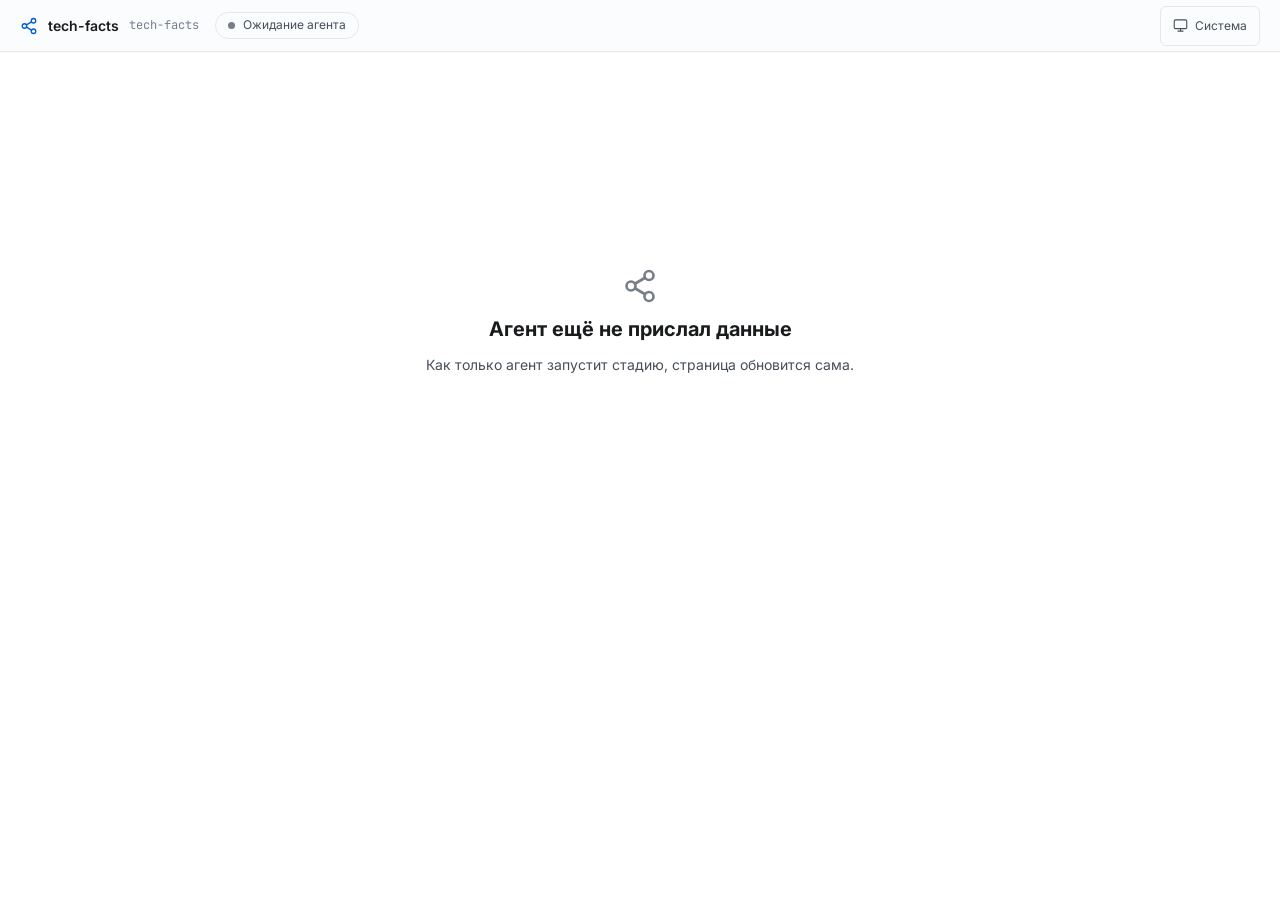
==== prototype/skills/tech-facts/ui/index.html @ fce5b23d "feat: iteration-3 — UX: один порт, живой UI, авто-подтверждение, конструктор сайта - zero-dep сервер" ====
<!DOCTYPE html>
<html lang="ru">
<head>
  <meta charset="utf-8">
  <meta name="viewport" content="width=device-width, initial-scale=1">
  <title>tech-facts</title>
  <script>
    // До первой отрисовки: применить сохранённую тему, чтобы не мигало.
    (function () {
      try {
        var t = localStorage.getItem('techfacts-theme');
        if (t === 'light' || t === 'dark') document.documentElement.setAttribute('data-theme', t);
      } catch (e) { /* приватный режим — живём с system */ }
    })();
  </script>
  <link rel="preconnect" href="https://fonts.googleapis.com">
  <link rel="preconnect" href="https://fonts.gstatic.com" crossorigin>
  <link rel="stylesheet" href="https://fonts.googleapis.com/css2?family=Inter:wght@400;500;600;700&family=JetBrains+Mono:wght@400;700&display=swap">
  <link rel="stylesheet" href="./styles.css">
</head>
<body>
  <header class="app-header">
    <div class="brand">
      <svg width="18" height="18" viewBox="0 0 24 24" fill="none" stroke="currentColor" stroke-width="1.75" stroke-linecap="round" stroke-linejoin="round" aria-hidden="true">
        <circle cx="18" cy="5" r="3"/><circle cx="6" cy="12" r="3"/><circle cx="18" cy="19" r="3"/>
        <path d="m8.6 13.5 6.8 4M15.4 6.5l-6.8 4"/>
      </svg>
      <span class="brand-name" id="project-name">tech-facts</span>
      <span class="brand-skill">tech-facts</span>
    </div>
    <div class="stage-indicator" id="stage-indicator" data-stage="idle" hidden>
      <span class="dot" aria-hidden="true"></span>
      <span class="label" id="stage-label"></span>
    </div>
    <div class="header-spacer"></div>
    <span class="header-meta" id="header-meta"></span>
    <button class="theme-toggle" id="theme-toggle" aria-label="Переключить тему">
      <span class="ticon" id="theme-icon" aria-hidden="true"></span>
      <span class="label" id="theme-label"></span>
    </button>
  </header>
  <main id="app" aria-live="polite"></main>
  <div id="overlay-root"></div>
  <script src="./vendor/mermaid.min.js"></script>
  <script type="module" src="./app.js"></script>
</body>
</html>
---- prototype/skills/tech-facts/ui/styles.css ----
/* tech-facts UI — дизайн-система (см. design.md). Light-first, OKLCH-токены. */

/* ---------- Токены ---------- */

:root {
  --canvas: oklch(1 0 0);
  --surface: oklch(0.99 0.003 250);
  --soft: oklch(0.97 0.005 250);
  --border: oklch(0.93 0.005 250);
  --text: oklch(0.22 0.005 250);
  --text-muted: oklch(0.42 0.02 257);
  --text-subtle: oklch(0.59 0.02 257);
  --primary: oklch(0.5 0.2 255);
  --accent: oklch(0.56 0.17 168);
  --success: oklch(0.55 0.17 155);
  --warning: oklch(0.62 0.16 75);
  --danger: oklch(0.55 0.24 25);
  --info: oklch(0.58 0.2 240);

  --primary-soft: color-mix(in oklab, var(--primary) 10%, transparent);
  --accent-soft: color-mix(in oklab, var(--accent) 12%, transparent);
  --success-soft: color-mix(in oklab, var(--success) 12%, transparent);
  --warning-soft: color-mix(in oklab, var(--warning) 14%, transparent);
  --danger-soft: color-mix(in oklab, var(--danger) 10%, transparent);
  --neutral-soft: color-mix(in oklab, var(--text-subtle) 12%, transparent);

  --shadow-card: 0 1px 2px oklch(0.2 0.01 260 / 0.05);
  --shadow-pop: 0 4px 16px oklch(0.2 0.01 260 / 0.14);

  --font-ui: "Inter", -apple-system, "Segoe UI", Roboto, sans-serif;
  --font-mono: "JetBrains Mono", "SF Mono", Menlo, Consolas, monospace;

  --r-card: 8px;
  --r-panel: 12px;
  --r-ctl: 6px;

  color-scheme: light;
}

@media (prefers-color-scheme: dark) {
  :root:not([data-theme="light"]) {
    --canvas: oklch(0.17 0.005 260);
    --surface: oklch(0.19 0.005 260);
    --soft: oklch(0.22 0.005 260);
    --border: oklch(0.28 0.008 260);
    --text: oklch(0.88 0.005 250);
    --text-muted: oklch(0.7 0.02 257);
    --text-subtle: oklch(0.55 0.02 257);
    --primary: oklch(0.68 0.17 250);
    --accent: oklch(0.74 0.16 168);
    --success: oklch(0.74 0.18 155);
    --warning: oklch(0.78 0.17 70);
    --danger: oklch(0.68 0.2 25);
    --info: oklch(0.72 0.16 240);
    --primary-soft: color-mix(in oklab, var(--primary) 16%, transparent);
    --accent-soft: color-mix(in oklab, var(--accent) 16%, transparent);
    --success-soft: color-mix(in oklab, var(--success) 16%, transparent);
    --warning-soft: color-mix(in oklab, var(--warning) 17%, transparent);
    --danger-soft: color-mix(in oklab, var(--danger) 15%, transparent);
    --neutral-soft: color-mix(in oklab, var(--text-subtle) 20%, transparent);
    --shadow-card: 0 1px 2px oklch(0 0 0 / 0.3);
    --shadow-pop: 0 4px 20px oklch(0 0 0 / 0.5);
    color-scheme: dark;
  }
}

:root[data-theme="dark"] {
  --canvas: oklch(0.17 0.005 260);
  --surface: oklch(0.19 0.005 260);
  --soft: oklch(0.22 0.005 260);
  --border: oklch(0.28 0.008 260);
  --text: oklch(0.88 0.005 250);
  --text-muted: oklch(0.7 0.02 257);
  --text-subtle: oklch(0.55 0.02 257);
  --primary: oklch(0.68 0.17 250);
  --accent: oklch(0.74 0.16 168);
  --success: oklch(0.74 0.18 155);
  --warning: oklch(0.78 0.17 70);
  --danger: oklch(0.68 0.2 25);
  --info: oklch(0.72 0.16 240);
  --primary-soft: color-mix(in oklab, var(--primary) 16%, transparent);
  --accent-soft: color-mix(in oklab, var(--accent) 16%, transparent);
  --success-soft: color-mix(in oklab, var(--success) 16%, transparent);
  --warning-soft: color-mix(in oklab, var(--warning) 17%, transparent);
  --danger-soft: color-mix(in oklab, var(--danger) 15%, transparent);
  --neutral-soft: color-mix(in oklab, var(--text-subtle) 20%, transparent);
  --shadow-card: 0 1px 2px oklch(0 0 0 / 0.3);
  --shadow-pop: 0 4px 20px oklch(0 0 0 / 0.5);
  color-scheme: dark;
}

/* ---------- База ---------- */

*, *::before, *::after { box-sizing: border-box; }

html, body { margin: 0; padding: 0; }

body {
  background: var(--canvas);
  color: var(--text);
  font-family: var(--font-ui);
  font-size: 14px;
  line-height: 1.55;
  overflow-x: hidden;
  min-height: 100vh;
}

h1, h2, h3, h4, p { margin: 0; }
.page-title { font-size: 20px; font-weight: 700; line-height: 1.3; }
.section-title { font-size: 16px; font-weight: 600; line-height: 1.35; }
.meta { font-size: 12px; color: var(--text-muted); }
code, .mono { font-family: var(--font-mono); font-size: 12.5px; }
.tnum { font-variant-numeric: tabular-nums; }

a { color: var(--primary); text-decoration: none; }
a:hover { text-decoration: underline; }

svg { display: block; }

button {
  font-family: var(--font-ui);
  font-size: 14px;
  color: var(--text);
  background: none;
  border: none;
  padding: 0;
  cursor: pointer;
}

:focus-visible {
  outline: 2px solid var(--primary);
  outline-offset: 2px;
  border-radius: 4px;
}

::selection { background: var(--primary-soft); }

button, .btn, [role="checkbox"], .chip, .nav-item, summary { transition: background-color 180ms ease-out, border-color 180ms ease-out, color 180ms ease-out; }
button:active, .btn:active { scale: 0.97; }

@media (prefers-reduced-motion: reduce) {
  *, *::before, *::after { transition: none !important; animation: none !important; scale: none !important; }
}

/* ---------- Шапка ---------- */

.app-header {
  display: flex;
  align-items: center;
  gap: 16px;
  padding: 0 20px;
  height: 52px;
  background: var(--surface);
  border-bottom: 1px solid var(--border);
  position: sticky;
  top: 0;
  z-index: 40;
}

.brand { display: flex; align-items: center; gap: 10px; min-width: 0; }
.brand svg { color: var(--primary); flex-shrink: 0; }
.brand-name { font-weight: 600; font-size: 14px; white-space: nowrap; overflow: hidden; text-overflow: ellipsis; }
.brand-skill { font-size: 12px; color: var(--text-subtle); font-family: var(--font-mono); }

.stage-indicator {
  display: flex; align-items: center; gap: 8px;
  font-size: 12px; color: var(--text-muted);
  border: 1px solid var(--border);
  border-radius: 999px;
  padding: 3px 12px;
  white-space: nowrap;
}
.stage-indicator .dot { width: 7px; height: 7px; border-radius: 50%; background: var(--accent); flex-shrink: 0; }
.stage-indicator[data-stage="picker"] .dot { background: var(--primary); }
.stage-indicator[data-stage="review"] .dot { background: var(--warning); }
.stage-indicator[data-stage="explore"] .dot { background: var(--success); }
.stage-indicator[data-stage="idle"] .dot { background: var(--text-subtle); }

.header-spacer { flex: 1; }
.header-meta { font-size: 12px; color: var(--text-subtle); white-space: nowrap; }

.theme-toggle {
  display: flex; align-items: center; gap: 7px;
  min-height: 40px; padding: 0 12px;
  border: 1px solid var(--border);
  border-radius: var(--r-ctl);
  background: var(--surface);
  color: var(--text-muted);
  font-size: 12px;
}
.theme-toggle:hover { background: var(--soft); color: var(--text); }

/* ---------- Кнопки ---------- */

.btn {
  display: inline-flex; align-items: center; justify-content: center; gap: 7px;
  min-height: 40px; padding: 0 16px;
  border-radius: var(--r-ctl);
  border: 1px solid var(--border);
  background: var(--surface);
  font-size: 14px; font-weight: 500;
  color: var(--text);
  cursor: pointer;
  white-space: nowrap;
}
.btn:hover { background: var(--soft); }
.btn[disabled] { opacity: 0.55; cursor: not-allowed; }
.btn[disabled]:active { scale: none; }

.btn-primary { background: var(--primary); border-color: var(--primary); color: oklch(1 0 0); }
.btn-primary:hover { background: color-mix(in oklab, var(--primary) 88%, black); }
:root[data-theme="dark"] .btn-primary { color: oklch(0.15 0.01 260); }
@media (prefers-color-scheme: dark) {
  :root:not([data-theme="light"]) .btn-primary { color: oklch(0.15 0.01 260); }
}

.btn-ghost { border-color: transparent; background: transparent; color: var(--text-muted); }
.btn-ghost:hover { background: var(--soft); color: var(--text); }

.btn-sm { min-height: 32px; padding: 0 10px; font-size: 12.5px; position: relative; }
.btn-sm::after { content: ""; position: absolute; inset: -4px; } /* hit-area ≥ 40px */

.btn-approve.on { background: var(--success-soft); border-color: var(--success); color: var(--success); }
.btn-reject.on { background: var(--danger-soft); border-color: var(--danger); color: var(--danger); }

.icon-btn {
  display: inline-flex; align-items: center; justify-content: center;
  width: 40px; height: 40px;
  border-radius: var(--r-ctl);
  color: var(--text-muted);
  border: 1px solid transparent;
}
.icon-btn:hover { background: var(--soft); color: var(--text); }

/* ---------- Карточки, бейджи, чипы ---------- */

.card {
  background: var(--surface);
  border: 1px solid var(--border);
  border-radius: var(--r-card);
  padding: 16px;
  box-shadow: var(--shadow-card);
}

@keyframes card-in {
  from { opacity: 0; translate: 0 4px; }
  to { opacity: 1; translate: 0 0; }
}
.anim-in { animation: card-in 220ms ease-out both; }

.badge {
  display: inline-flex; align-items: center; gap: 5px;
  padding: 1px 9px;
  border-radius: 999px;
  font-size: 11.5px; font-weight: 600;
  white-space: nowrap;
}
.badge-active { background: var(--success-soft); color: var(--success); }
.badge-auto { background: var(--accent-soft); color: var(--accent); }
.badge-candidate { background: var(--warning-soft); color: var(--warning); }
.badge-stale { background: var(--neutral-soft); color: var(--text-muted); }
.badge-rejected { background: var(--danger-soft); color: var(--danger); }
.badge-neutral { background: var(--neutral-soft); color: var(--text-muted); }
.badge-primary { background: var(--primary-soft); color: var(--primary); }
.badge-warn { background: var(--warning-soft); color: var(--warning); }

.chip {
  display: inline-flex; align-items: center; gap: 6px;
  padding: 3px 10px;
  border-radius: 999px;
  border: 1px solid var(--border);
  background: var(--surface);
  font-size: 12px;
  color: var(--text-muted);
  cursor: pointer;
  position: relative;
}
.chip::after { content: ""; position: absolute; inset: -6px; }
.chip:hover { background: var(--soft); }
.chip.on { background: var(--primary-soft); border-color: var(--primary); color: var(--primary); }

.evidence-chip {
  display: inline-flex; align-items: center; gap: 5px;
  font-family: var(--font-mono); font-size: 12px;
  color: var(--accent);
  background: var(--accent-soft);
  border: none;
  border-radius: 5px;
  padding: 2px 8px;
  cursor: pointer;
  position: relative;
  max-width: 100%;
}
.evidence-chip:hover { background: color-mix(in oklab, var(--accent) 20%, transparent); }
.evidence-chip .ref { overflow: hidden; text-overflow: ellipsis; white-space: nowrap; }
.evidence-chip::before { content: ""; position: absolute; inset: -6px 0; }

.copied-tip {
  position: absolute;
  top: -26px; left: 50%; translate: -50% 0;
  background: var(--text); color: var(--canvas);
  font-family: var(--font-ui); font-size: 11px;
  padding: 2px 8px; border-radius: 4px;
  pointer-events: none;
  white-space: nowrap;
  z-index: 30;
}

.conf { display: inline-flex; align-items: center; gap: 6px; font-size: 12px; color: var(--text-muted); white-space: nowrap; }
.conf .dots { letter-spacing: 2px; font-size: 10px; }
.conf-high .dots { color: var(--success); }
.conf-medium .dots { color: var(--warning); }
.conf-low .dots { color: var(--danger); }

/* ---------- Формы ---------- */

textarea, select, input[type="text"], input[type="search"] {
  font-family: var(--font-ui);
  font-size: 14px;
  color: var(--text);
  background: var(--surface);
  border: 1px solid var(--border);
  border-radius: var(--r-ctl);
  padding: 8px 10px;
}
textarea { resize: vertical; min-height: 60px; width: 100%; }
textarea::placeholder, input::placeholder { color: var(--text-subtle); }
select { min-height: 40px; cursor: pointer; }

/* ---------- Контейнер стадий ---------- */

#app { min-height: calc(100vh - 52px); }

.stage-wrap { max-width: 980px; margin: 0 auto; padding: 28px 20px 120px; }

.stage-head { margin-bottom: 20px; }
.stage-head .page-title { margin-bottom: 6px; }
.stage-head .lede { color: var(--text-muted); max-width: 72ch; }

.section-gap { margin-top: 24px; }

/* ---------- Пустое состояние / idle ---------- */

.empty-state {
  min-height: 60vh;
  display: flex; flex-direction: column; align-items: center; justify-content: center;
  gap: 12px; text-align: center; padding: 40px 20px;
  color: var(--text-muted);
}
.empty-state svg { color: var(--text-subtle); }
.empty-state .page-title { color: var(--text); }

/* ---------- PICKER ---------- */

.slice-grid {
  display: grid;
  grid-template-columns: repeat(auto-fill, minmax(300px, 1fr));
  gap: 14px;
}

.slice-card {
  display: flex; flex-direction: column; gap: 10px;
  cursor: pointer;
  border-width: 1.5px;
  position: relative;
}
.slice-card:hover { border-color: color-mix(in oklab, var(--primary) 45%, var(--border)); }
.slice-card[aria-checked="true"] {
  border-color: var(--primary);
  background: color-mix(in oklab, var(--primary) 5%, var(--surface));
}

.slice-top { display: flex; align-items: flex-start; gap: 10px; }
.slice-title { font-size: 15px; font-weight: 600; flex: 1; line-height: 1.35; }

.slice-check {
  width: 20px; height: 20px; flex-shrink: 0;
  border: 1.5px solid var(--border);
  border-radius: 5px;
  display: flex; align-items: center; justify-content: center;
  color: transparent;
  background: var(--surface);
  margin-top: 1px;
}
.slice-card[aria-checked="true"] .slice-check {
  background: var(--primary); border-color: var(--primary);
  color: oklch(1 0 0);
}
:root[data-theme="dark"] .slice-card[aria-checked="true"] .slice-check { color: oklch(0.15 0.01 260); }
@media (prefers-color-scheme: dark) {
  :root:not([data-theme="light"]) .slice-card[aria-checked="true"] .slice-check { color: oklch(0.15 0.01 260); }
}

.stars-row { display: flex; align-items: center; gap: 8px; flex-wrap: wrap; }
.stars { display: inline-flex; gap: 1px; }
.stars svg.on { color: var(--primary); }
.stars svg.off { color: var(--border); }
.auto-note { font-size: 12px; color: var(--text-muted); }

.cost-badge {
  font-family: var(--font-mono); font-size: 11px; font-weight: 700;
  border-radius: 5px; padding: 1px 7px;
  background: var(--neutral-soft); color: var(--text-muted);
}
.cost-S { background: var(--success-soft); color: var(--success); }
.cost-M { background: var(--warning-soft); color: var(--warning); }
.cost-L { background: var(--danger-soft); color: var(--danger); }

.slice-found { font-size: 13px; color: var(--text); }
.slice-found .k, .slice-value .k { font-size: 11px; font-weight: 600; text-transform: uppercase; letter-spacing: 0.04em; color: var(--text-subtle); display: block; margin-bottom: 2px; }
.slice-value { font-size: 13px; color: var(--text-muted); }
.slice-chips { display: flex; gap: 6px; flex-wrap: wrap; margin-top: auto; }

/* ---------- Sticky footer ---------- */

.action-bar {
  position: fixed;
  left: 0; right: 0; bottom: 0;
  background: var(--surface);
  border-top: 1px solid var(--border);
  box-shadow: 0 -2px 12px oklch(0.2 0.01 260 / 0.06);
  z-index: 30;
}
.action-bar-inner {
  max-width: 980px; margin: 0 auto;
  padding: 12px 20px;
  display: flex; align-items: center; gap: 14px; flex-wrap: wrap;
}
.action-count { font-weight: 600; font-variant-numeric: tabular-nums; white-space: nowrap; }
.action-bar .grow { flex: 1; min-width: 140px; }
.action-bar textarea { min-height: 40px; height: 40px; }
.action-field { display: flex; align-items: center; gap: 8px; font-size: 12px; color: var(--text-muted); }

/* ---------- Состояние «улетело» ---------- */

.sent-state {
  display: flex; flex-direction: column; align-items: center; gap: 14px;
  text-align: center; padding: 64px 20px;
  color: var(--text-muted);
}
.sent-state .page-title { color: var(--text); }
.spinner {
  width: 22px; height: 22px;
  border: 2px solid var(--border);
  border-top-color: var(--primary);
  border-radius: 50%;
  animation: spin 0.9s linear infinite;
}
@keyframes spin { to { transform: rotate(360deg); } }
@media (prefers-reduced-motion: reduce) { .spinner { animation: none; border-top-color: var(--border); } }

/* ---------- REVIEW ---------- */

.review-progress { font-variant-numeric: tabular-nums; font-size: 13px; color: var(--text-muted); white-space: nowrap; }
.review-progress b { color: var(--text); }

.fact-card { display: flex; flex-direction: column; gap: 10px; }
.fact-list { display: flex; flex-direction: column; gap: 10px; }

.fact-head { display: flex; align-items: flex-start; gap: 10px; }
.fact-statement { flex: 1; font-size: 14px; line-height: 1.5; }
.fact-id { font-family: var(--font-mono); font-size: 11px; color: var(--text-subtle); }

.fact-meta { display: flex; align-items: center; gap: 10px; flex-wrap: wrap; }
.fact-evidence { display: flex; gap: 6px; flex-wrap: wrap; min-width: 0; }

.fact-question {
  border-left: 3px solid var(--warning);
  background: var(--warning-soft);
  border-radius: 0 6px 6px 0;
  padding: 8px 12px;
  font-size: 13px;
}
.fact-question .q-label { font-size: 11px; font-weight: 600; text-transform: uppercase; letter-spacing: 0.04em; color: var(--warning); display: block; margin-bottom: 2px; }

.fact-card.needs-answer { border-left: 3px solid var(--warning); }
.fact-card.decided-approve { background: color-mix(in oklab, var(--success) 4%, var(--surface)); }
.fact-card.decided-reject { background: color-mix(in oklab, var(--danger) 4%, var(--surface)); }
.fact-card.revoked { background: color-mix(in oklab, var(--warning) 4%, var(--surface)); }

.fact-actions { display: flex; align-items: center; gap: 8px; flex-wrap: wrap; }
.fact-comment-box { width: 100%; }

.fact-details { font-size: 12.5px; }
.fact-details summary {
  cursor: pointer; color: var(--text-subtle); font-size: 12px;
  list-style: none; display: inline-flex; align-items: center; gap: 5px;
  border-radius: 4px; padding: 2px 4px; margin: -2px -4px;
  position: relative;
}
.fact-details summary::after { content: ""; position: absolute; inset: -8px 0; }
.fact-details summary::-webkit-details-marker { display: none; }
.fact-details summary:hover { color: var(--text); }
.fact-details summary .chev { transition: rotate 150ms ease-out; }
.fact-details[open] summary .chev { rotate: 90deg; }
.kv-table { margin-top: 8px; display: grid; grid-template-columns: max-content 1fr; gap: 3px 14px; }
.kv-table .k { font-family: var(--font-mono); font-size: 11.5px; color: var(--text-subtle); }
.kv-table .v { font-family: var(--font-mono); font-size: 11.5px; color: var(--text-muted); overflow-wrap: anywhere; }

.human-note {
  border-left: 3px solid var(--accent);
  background: var(--accent-soft);
  border-radius: 0 6px 6px 0;
  padding: 8px 12px;
  font-size: 13px;
  color: var(--text);
}
.human-note .n-label { font-size: 11px; font-weight: 600; text-transform: uppercase; letter-spacing: 0.04em; color: var(--accent); display: block; margin-bottom: 2px; }

.review-section-title {
  display: flex; align-items: center; gap: 8px;
  font-size: 16px; font-weight: 600;
  margin-bottom: 12px;
}
.review-section-title .count { font-size: 13px; font-weight: 400; color: var(--text-subtle); font-variant-numeric: tabular-nums; }
.needs-answer-section .review-section-title { color: var(--warning); }

.auto-section > summary {
  cursor: pointer;
  display: flex; align-items: center; gap: 8px;
  font-size: 16px; font-weight: 600;
  list-style: none;
  border-radius: 6px; padding: 4px 6px; margin: -4px -6px 0;
  min-height: 40px;
}
.auto-section > summary::-webkit-details-marker { display: none; }
.auto-section > summary:hover { background: var(--soft); }
.auto-section > summary .chev { transition: rotate 150ms ease-out; }
.auto-section[open] > summary .chev { rotate: 90deg; }
.auto-section .fact-list { margin-top: 12px; }

/* ---------- Диаграммы ---------- */

.diagram-card { padding: 0; overflow: hidden; }
.diagram-head {
  display: flex; align-items: center; gap: 8px;
  padding: 10px 12px 10px 16px;
  border-bottom: 1px solid var(--border);
}
.diagram-head .section-title { flex: 1; font-size: 14px; }
.diagram-body { padding: 16px; overflow-x: auto; cursor: zoom-in; }
.diagram-body svg { margin: 0 auto; max-width: 100%; height: auto; }
.diagram-error { font-family: var(--font-mono); font-size: 12px; color: var(--danger); white-space: pre-wrap; cursor: default; }

.overlay {
  position: fixed; inset: 0;
  background: oklch(0.15 0.01 260 / 0.6);
  display: flex; align-items: center; justify-content: center;
  padding: 32px; z-index: 100;
}
.overlay-panel {
  background: var(--surface);
  border: 1px solid var(--border);
  border-radius: var(--r-panel);
  box-shadow: var(--shadow-pop);
  max-width: min(1400px, 96vw); max-height: 92vh;
  width: 100%;
  display: flex; flex-direction: column;
  overflow: hidden;
}
.overlay-body { overflow: auto; padding: 24px; flex: 1; }
.overlay-body svg { width: 100%; height: auto; }

/* ---------- EXPLORE ---------- */

.explore-layout { display: flex; min-height: calc(100vh - 52px); }

.sidebar {
  width: 248px; flex-shrink: 0;
  background: var(--soft);
  border-right: 1px solid var(--border);
  padding: 18px 12px 24px;
  display: flex; flex-direction: column; gap: 18px;
  position: sticky; top: 52px;
  height: calc(100vh - 52px);
  overflow-y: auto;
}

.sidebar-project { padding: 0 8px; }
.sidebar-project .name { font-weight: 600; font-size: 14px; }
.sidebar-project .meta { margin-top: 2px; }

.nav-list { display: flex; flex-direction: column; gap: 2px; }
.nav-item {
  display: flex; align-items: center; gap: 10px;
  min-height: 40px; padding: 0 10px;
  border-radius: var(--r-ctl);
  color: var(--text-muted);
  font-size: 13.5px; font-weight: 500;
  border: none; background: none; cursor: pointer;
  text-align: left; width: 100%;
}
.nav-item svg { flex-shrink: 0; }
.nav-item:hover { background: color-mix(in oklab, var(--text) 5%, transparent); color: var(--text); }
.nav-item.active { background: var(--primary-soft); color: var(--primary); }

.search-box { position: relative; padding: 0 2px; }
.search-input-wrap { position: relative; }
.search-input-wrap svg { position: absolute; left: 9px; top: 50%; translate: 0 -50%; color: var(--text-subtle); pointer-events: none; }
.search-box input {
  width: 100%; min-height: 36px; padding-left: 32px;
  font-size: 13px;
  background: var(--surface);
}
.search-results {
  position: absolute; top: calc(100% + 4px); left: 0; right: 0;
  background: var(--surface);
  border: 1px solid var(--border);
  border-radius: var(--r-card);
  box-shadow: var(--shadow-pop);
  max-height: 320px; overflow-y: auto;
  z-index: 50;
}
.search-result {
  display: block; width: 100%; text-align: left;
  padding: 8px 10px;
  border-bottom: 1px solid var(--border);
  cursor: pointer;
}
.search-result:last-child { border-bottom: none; }
.search-result:hover, .search-result.sel { background: var(--soft); }
.search-result .s-statement { font-size: 12.5px; line-height: 1.4; display: -webkit-box; -webkit-line-clamp: 2; -webkit-box-orient: vertical; overflow: hidden; }
.search-result .s-meta { display: flex; gap: 8px; align-items: center; margin-top: 3px; }
.search-empty { padding: 10px 12px; font-size: 12.5px; color: var(--text-subtle); }

.filter-chips { display: flex; flex-wrap: wrap; gap: 6px; padding: 0 6px; }
.sidebar-label { font-size: 11px; font-weight: 600; text-transform: uppercase; letter-spacing: 0.05em; color: var(--text-subtle); padding: 0 8px; margin-bottom: 6px; }

.explore-content { flex: 1; min-width: 0; padding: 28px 32px 80px; }
.explore-page { max-width: 880px; margin: 0 auto; display: flex; flex-direction: column; gap: 20px; }

.block-md :first-child { margin-top: 0; }
.block-md h2 { font-size: 20px; font-weight: 700; margin: 20px 0 10px; line-height: 1.3; }
.block-md h3 { font-size: 16px; font-weight: 600; margin: 18px 0 8px; }
.block-md h4 { font-size: 14px; font-weight: 600; margin: 14px 0 6px; }
.block-md p { margin: 8px 0; }
.block-md ul, .block-md ol { margin: 8px 0; padding-left: 22px; }
.block-md li { margin: 3px 0; }
.block-md code { background: var(--soft); border: 1px solid var(--border); border-radius: 4px; padding: 0.5px 5px; }
.block-md pre {
  background: var(--soft); border: 1px solid var(--border);
  border-radius: var(--r-ctl); padding: 12px 14px;
  overflow-x: auto; margin: 10px 0;
}
.block-md pre code { background: none; border: none; padding: 0; }
.md-table-wrap { overflow-x: auto; margin: 10px 0; }
.block-md table, .block-table table { border-collapse: collapse; width: 100%; font-size: 13px; }
.block-md th, .block-table th {
  text-align: left; font-weight: 600; font-size: 12px;
  color: var(--text-muted);
  border-bottom: 1px solid var(--border);
  padding: 6px 12px 6px 0;
  white-space: nowrap;
}
.block-md td, .block-table td {
  border-bottom: 1px solid var(--border);
  padding: 7px 12px 7px 0;
  vertical-align: top;
}
.block-md tr:last-child td, .block-table tr:last-child td { border-bottom: none; }

.stats-row { display: grid; grid-template-columns: repeat(auto-fit, minmax(130px, 1fr)); gap: 12px; }
.stat-tile { text-align: left; }
.stat-value { font-size: 26px; font-weight: 700; font-variant-numeric: tabular-nums; line-height: 1.2; }
.stat-label { font-size: 12px; color: var(--text-muted); margin-top: 2px; }

.block-table .table-wrap { overflow-x: auto; }
.block-table .section-title { margin-bottom: 10px; }

.facts-block .section-title { margin-bottom: 12px; display: flex; align-items: baseline; gap: 8px; }
.facts-block .section-title .count { font-size: 13px; font-weight: 400; color: var(--text-subtle); font-variant-numeric: tabular-nums; }
.facts-group-label {
  display: flex; align-items: center; gap: 8px;
  font-size: 12px; font-weight: 600; text-transform: uppercase; letter-spacing: 0.05em;
  color: var(--text-subtle);
  margin: 16px 0 8px;
}
.facts-group-label::after { content: ""; flex: 1; height: 1px; background: var(--border); }
.facts-empty { color: var(--text-subtle); font-size: 13px; padding: 8px 0; }

.fact-card.highlight { border-color: var(--primary); box-shadow: 0 0 0 3px var(--primary-soft); }

.status-reason { font-size: 12.5px; color: var(--text-subtle); font-style: italic; }

/* ---------- Мобильная навигация explore ---------- */

.mobile-nav { display: none; }

@media (max-width: 640px) {
  .sidebar { display: none; }
  .mobile-nav {
    display: flex; flex-direction: column; gap: 10px;
    padding: 12px 16px;
    background: var(--soft);
    border-bottom: 1px solid var(--border);
    position: sticky; top: 52px; z-index: 20;
  }
  .mobile-nav select { width: 100%; }
  .explore-content { padding: 20px 16px 80px; }
  .header-meta { display: none; }
  .theme-toggle .label { display: none; }
  .stage-indicator .label { max-width: 90px; overflow: hidden; text-overflow: ellipsis; }
}
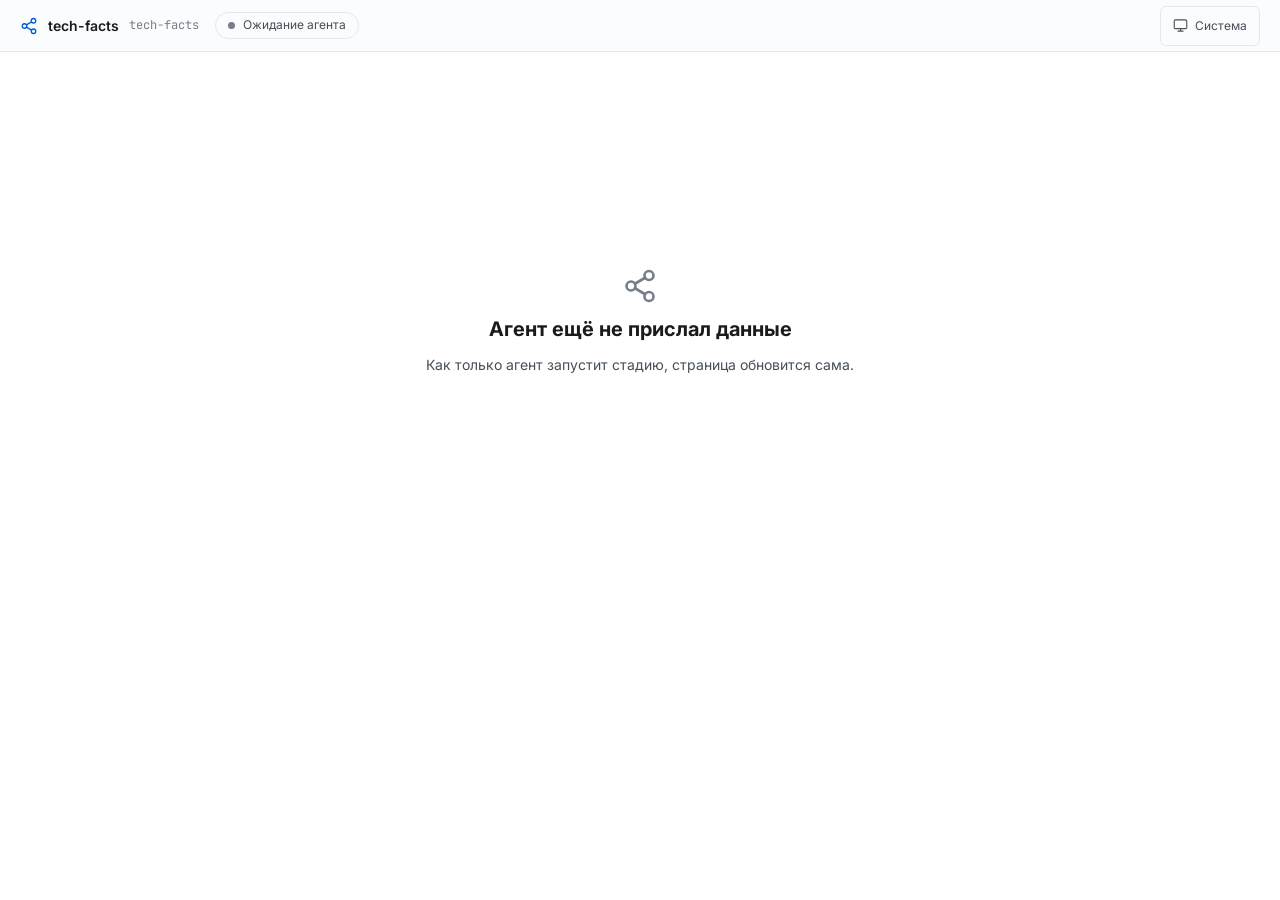
==== commit 69d7cd62: "feat: UX-итерация — читаемый первый экран, картинки от агента, параллельное ревью Первый экран (pick" ====
--- a/prototype/skills/tech-facts/ui/index.html
+++ b/prototype/skills/tech-facts/ui/index.html
@@ -39,7 +39,10 @@
       <span class="label" id="theme-label"></span>
     </button>
   </header>
-  <main id="app" aria-live="polite"></main>
+  <div class="app-shell">
+    <aside class="app-nav" id="app-nav" aria-label="Разделы"></aside>
+    <main id="app" aria-live="polite"></main>
+  </div>
   <div id="overlay-root"></div>
   <script src="./vendor/mermaid.min.js"></script>
   <script type="module" src="./app.js"></script>
--- a/prototype/skills/tech-facts/ui/styles.css
+++ b/prototype/skills/tech-facts/ui/styles.css
@@ -327,15 +327,79 @@
 textarea::placeholder, input::placeholder { color: var(--text-subtle); }
 select { min-height: 40px; cursor: pointer; }
 
+/* ---------- Каркас: сайдбар всегда на месте ---------- */
+
+.app-shell { display: flex; align-items: flex-start; }
+
+.app-nav {
+  position: sticky; top: 52px;
+  width: 246px; flex-shrink: 0;
+  height: calc(100vh - 52px);
+  overflow-y: auto;
+  padding: 16px 12px 24px;
+  background: var(--soft);
+  border-right: 1px solid var(--border);
+  display: flex; flex-direction: column; gap: 18px;
+}
+.app-nav:empty { display: none; }
+
+.nav-project { padding: 0 8px; }
+.nav-project .name { font-weight: 600; font-size: 14px; }
+.nav-project .meta { font-size: 12px; color: var(--text-subtle); margin-top: 2px; }
+
+.nav-group { display: flex; flex-direction: column; gap: 4px; }
+.nav-list { display: flex; flex-direction: column; gap: 3px; }
+
+.app-nav .nav-item {
+  display: flex; align-items: flex-start; gap: 9px;
+  width: 100%; text-align: left;
+  padding: 8px 10px; border-radius: 7px;
+  background: none; border: 0; cursor: pointer;
+  color: var(--text); font: inherit; font-size: 13.5px;
+}
+.app-nav .nav-item svg { flex-shrink: 0; margin-top: 1px; color: var(--text-subtle); }
+.app-nav .nav-item:hover { background: color-mix(in oklab, var(--text-subtle) 10%, transparent); }
+.app-nav .nav-item.active {
+  background: color-mix(in oklab, var(--primary) 12%, transparent);
+  color: var(--primary); font-weight: 600;
+}
+.app-nav .nav-item.active svg { color: var(--primary); }
+.nav-text { display: flex; flex-direction: column; gap: 2px; min-width: 0; flex: 1; }
+.nav-label { line-height: 1.3; }
+.nav-meta { font-size: 11.5px; color: var(--text-subtle); font-weight: 400; }
+.nav-badge { align-self: flex-start; margin-top: 1px; }
+.nav-explore { display: flex; flex-direction: column; gap: 16px; }
+
+@media (max-width: 900px) {
+  .app-shell { flex-direction: column; }
+  .app-nav {
+    position: static; width: 100%; height: auto;
+    flex-direction: row; align-items: center; gap: 10px;
+    overflow-x: auto; padding: 10px 12px;
+    border-right: 0; border-bottom: 1px solid var(--border);
+  }
+  .app-nav .sidebar-label, .nav-project .meta { display: none; }
+  .nav-group { flex-direction: row; align-items: center; gap: 6px; }
+  .nav-list { flex-direction: row; }
+  .app-nav .nav-item { width: auto; white-space: nowrap; }
+}
+
 /* ---------- Контейнер стадий ---------- */
 
-#app { min-height: calc(100vh - 52px); }
+#app { min-height: calc(100vh - 52px); flex: 1; min-width: 0; }
 
 .stage-wrap { max-width: 980px; margin: 0 auto; padding: 28px 20px 120px; }
 
 .stage-head { margin-bottom: 20px; }
 .stage-head .page-title { margin-bottom: 6px; }
 .stage-head .lede { color: var(--text-muted); max-width: 72ch; }
+.lede.clamped { display: -webkit-box; -webkit-line-clamp: 3; -webkit-box-orient: vertical; overflow: hidden; }
+.link-btn {
+  background: none; border: 0; padding: 2px 0; margin-top: 2px;
+  font: inherit; font-size: 12.5px; color: var(--primary); cursor: pointer;
+  border-radius: 4px;
+}
+.link-btn:hover { text-decoration: underline; }
 
 .section-gap { margin-top: 24px; }
 
@@ -359,11 +423,29 @@
 }
 
 .slice-card {
-  display: flex; flex-direction: column; gap: 10px;
+  display: flex; flex-direction: column;
   cursor: pointer;
   border-width: 1.5px;
+  padding: 0;
+  overflow: hidden;
   position: relative;
 }
+
+/* Иллюстрация среза — рисунок агента; шелл задаёт только рамку и пропорции. */
+.slice-art {
+  aspect-ratio: 16 / 6;
+  background: var(--soft);
+  border-bottom: 1px solid var(--border);
+  color: var(--text-subtle);
+  overflow: hidden;
+}
+.slice-art svg { display: block; width: 100%; height: 100%; }
+.slice-card[aria-checked="true"] .slice-art {
+  background: color-mix(in oklab, var(--primary) 8%, var(--soft));
+  border-bottom-color: color-mix(in oklab, var(--primary) 30%, var(--border));
+}
+
+.slice-body { display: flex; flex-direction: column; gap: 9px; padding: 14px 16px 16px; flex: 1; }
 .slice-card:hover { border-color: color-mix(in oklab, var(--primary) 45%, var(--border)); }
 .slice-card[aria-checked="true"] {
   border-color: var(--primary);
@@ -406,10 +488,40 @@
 .cost-M { background: var(--warning-soft); color: var(--warning); }
 .cost-L { background: var(--danger-soft); color: var(--danger); }
 
-.slice-found { font-size: 13px; color: var(--text); }
-.slice-found .k, .slice-value .k { font-size: 11px; font-weight: 600; text-transform: uppercase; letter-spacing: 0.04em; color: var(--text-subtle); display: block; margin-bottom: 2px; }
-.slice-value { font-size: 13px; color: var(--text-muted); }
-.slice-chips { display: flex; gap: 6px; flex-wrap: wrap; margin-top: auto; }
+.slice-summary { font-size: 13.5px; line-height: 1.5; color: var(--text-muted); }
+.slice-chips { display: flex; gap: 6px; flex-wrap: wrap; }
+.slice-chips:empty { display: none; }
+
+/* Длинные объяснения не занимают экран: они на расстоянии одного клика. */
+.slice-more { font-size: 12.5px; margin-top: auto; padding-top: 10px; }
+.slice-more > summary {
+  cursor: pointer; color: var(--text-subtle); font-size: 12px;
+  list-style: none; display: inline-flex; align-items: center; gap: 5px;
+  border-radius: 4px; padding: 2px 4px; margin: -2px -4px;
+  position: relative;
+}
+.slice-more > summary::after { content: ""; position: absolute; inset: -8px 0; }
+.slice-more > summary::-webkit-details-marker { display: none; }
+.slice-more > summary:hover { color: var(--text); }
+.slice-more > summary .chev { transition: rotate 150ms ease-out; }
+.slice-more[open] > summary .chev { rotate: 90deg; }
+.slice-more-body { display: flex; flex-direction: column; gap: 8px; margin-top: 8px; }
+.slice-kv { font-size: 12.5px; line-height: 1.5; color: var(--text-muted); }
+.slice-kv .k {
+  font-size: 11px; font-weight: 600; text-transform: uppercase; letter-spacing: 0.04em;
+  color: var(--text-subtle); display: block; margin-bottom: 2px;
+}
+
+.picker-hint {
+  display: flex; align-items: center; gap: 6px;
+  margin-top: 10px; font-size: 12.5px; color: var(--text-muted);
+}
+.picker-hint svg { color: var(--primary); flex-shrink: 0; }
+.picker-hint.sent { color: var(--text); }
+.action-diff {
+  margin-left: 8px; padding: 1px 7px; border-radius: 999px;
+  background: var(--primary-soft); color: var(--primary); font-size: 12px;
+}
 
 /* ---------- Sticky footer ---------- */
 
@@ -564,21 +676,6 @@
 /* ---------- EXPLORE ---------- */
 
 .explore-layout { display: flex; min-height: calc(100vh - 52px); }
-
-.sidebar {
-  width: 248px; flex-shrink: 0;
-  background: var(--soft);
-  border-right: 1px solid var(--border);
-  padding: 18px 12px 24px;
-  display: flex; flex-direction: column; gap: 18px;
-  position: sticky; top: 52px;
-  height: calc(100vh - 52px);
-  overflow-y: auto;
-}
-
-.sidebar-project { padding: 0 8px; }
-.sidebar-project .name { font-weight: 600; font-size: 14px; }
-.sidebar-project .meta { margin-top: 2px; }
 
 .nav-list { display: flex; flex-direction: column; gap: 2px; }
 .nav-item {
@@ -686,8 +783,8 @@
 
 .mobile-nav { display: none; }
 
-@media (max-width: 640px) {
-  .sidebar { display: none; }
+@media (max-width: 900px) {
+  .nav-explore { display: none; }
   .mobile-nav {
     display: flex; flex-direction: column; gap: 10px;
     padding: 12px 16px;
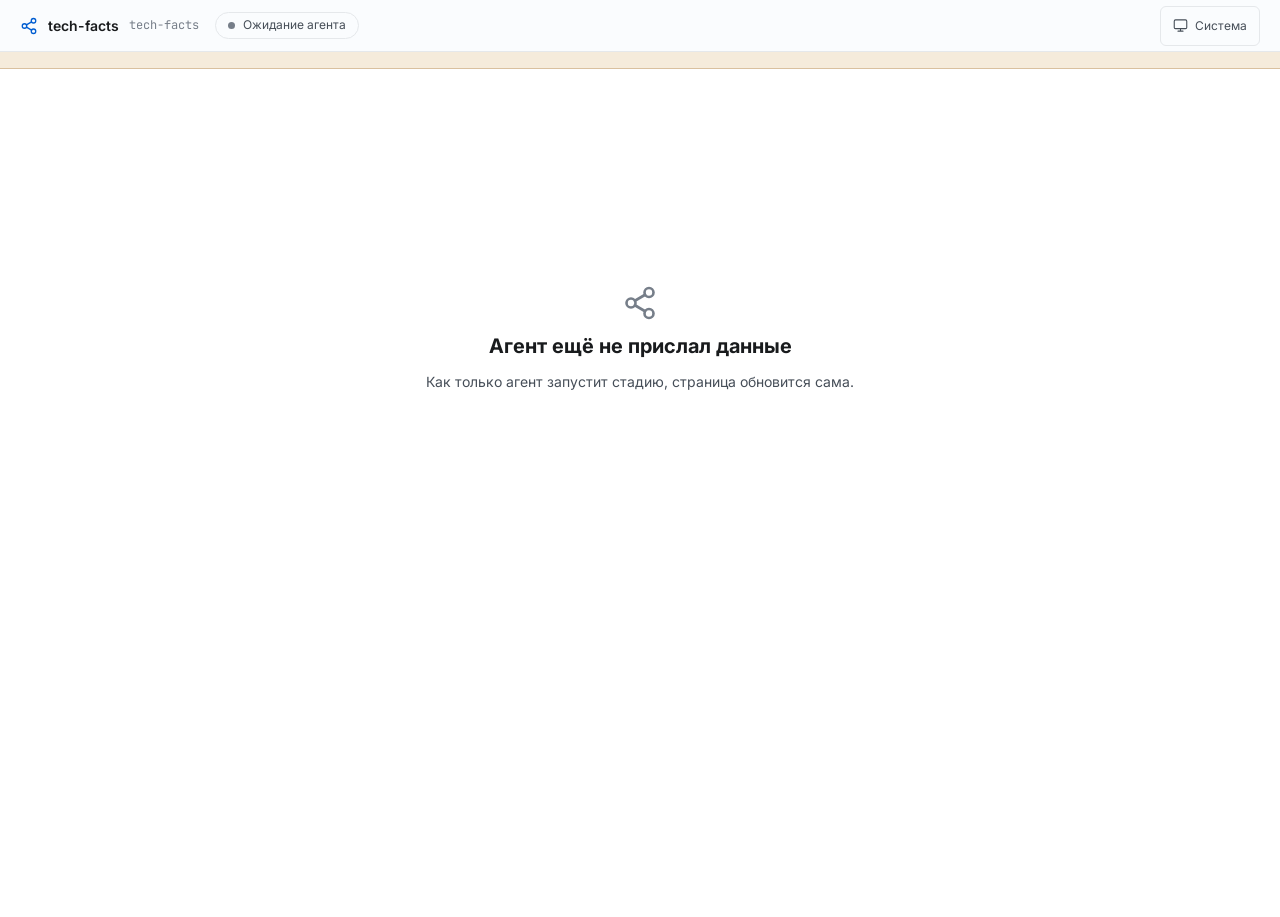
==== commit d35ae704: "fix: отчёт с полевого прогона — markdown, export для Artifacts, лок await, валидация push Баги: - ma" ====
--- a/prototype/skills/tech-facts/ui/index.html
+++ b/prototype/skills/tech-facts/ui/index.html
@@ -39,6 +39,7 @@
       <span class="label" id="theme-label"></span>
     </button>
   </header>
+  <div class="memory-strip" id="memory-strip" hidden></div>
   <div class="app-shell">
     <aside class="app-nav" id="app-nav" aria-label="Разделы"></aside>
     <main id="app" aria-live="polite"></main>
--- a/prototype/skills/tech-facts/ui/styles.css
+++ b/prototype/skills/tech-facts/ui/styles.css
@@ -327,6 +327,31 @@
 textarea::placeholder, input::placeholder { color: var(--text-subtle); }
 select { min-height: 40px; cursor: pointer; }
 
+/* ---------- Полоса «память локальная» ---------- */
+
+.memory-strip {
+  display: flex; align-items: center; gap: 8px; flex-wrap: wrap;
+  padding: 8px 20px;
+  background: var(--warning-soft);
+  border-bottom: 1px solid color-mix(in oklab, var(--warning) 35%, var(--border));
+  font-size: 12.5px; color: var(--text);
+}
+.memory-strip svg { color: var(--warning); flex-shrink: 0; }
+.memory-strip .m-path { font-family: var(--font-mono); font-size: 11.5px; color: var(--text-muted); }
+
+/* ---------- Плашка «агент прислал новую версию» ---------- */
+
+.update-banner {
+  display: flex; align-items: center; gap: 10px; flex-wrap: wrap;
+  padding: 10px 14px; margin-bottom: 16px;
+  border: 1px solid color-mix(in oklab, var(--primary) 40%, var(--border));
+  background: var(--primary-soft);
+  border-radius: var(--r-card);
+  font-size: 13px;
+}
+.update-banner svg { color: var(--primary); flex-shrink: 0; }
+.update-banner span { flex: 1; min-width: 220px; }
+
 /* ---------- Каркас: сайдбар всегда на месте ---------- */
 
 .app-shell { display: flex; align-items: flex-start; }
@@ -518,6 +543,13 @@
 }
 .picker-hint svg { color: var(--primary); flex-shrink: 0; }
 .picker-hint.sent { color: var(--text); }
+
+/* Счётчики порции считает шелл — агенту в note остаётся смысл, а не арифметика. */
+.batch-counts { display: flex; gap: 14px; flex-wrap: wrap; font-size: 12.5px; color: var(--text-muted); margin-top: 4px; }
+.batch-counts span { display: inline-flex; align-items: center; gap: 6px; font-variant-numeric: tabular-nums; }
+.batch-counts span + span::before { content: "·"; color: var(--text-subtle); margin-right: 8px; }
+.batch-counts .accent { color: var(--text); font-weight: 600; }
+.batch-counts .warn { color: var(--warning); font-weight: 600; }
 .action-diff {
   margin-left: 8px; padding: 1px 7px; border-radius: 999px;
   background: var(--primary-soft); color: var(--primary); font-size: 12px;
